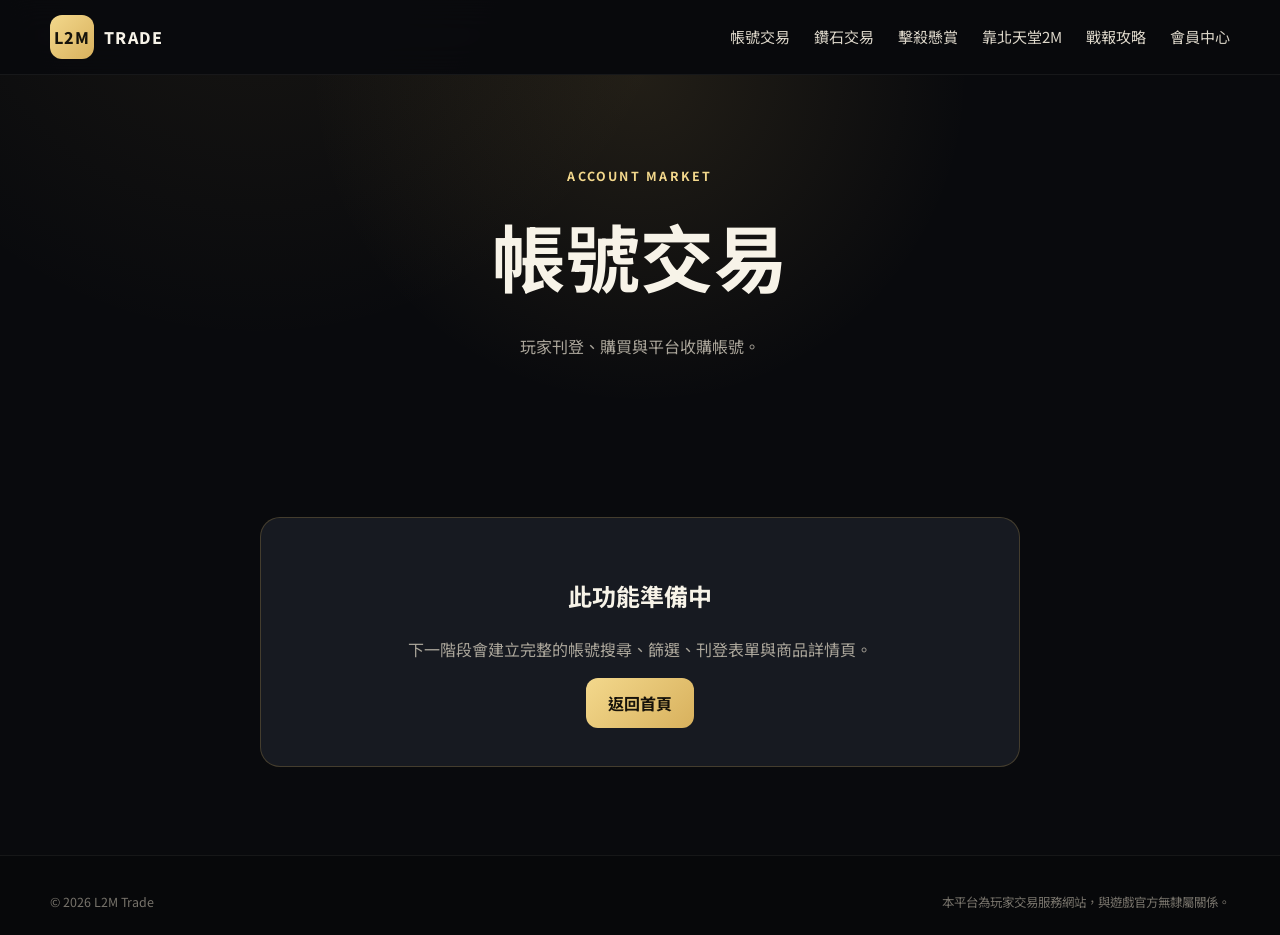
==== account.html @ 8f3e1223 "Add files via upload" ====
<!DOCTYPE html><html lang="zh-Hant"><head><meta charset="UTF-8"><meta name="viewport" content="width=device-width,initial-scale=1"><title>帳號交易｜L2M Trade</title><link rel="stylesheet" href="assets/css/style.css"></head><body><header class="site-header"><div class="container nav-wrap"><a class="brand" href="index.html"><span class="brand-mark">L2M</span><span class="brand-text">TRADE</span></a><button class="menu-btn" id="menuBtn">☰</button><nav class="main-nav" id="mainNav"><a href="account.html">帳號交易</a><a href="diamond.html">鑽石交易</a><a href="bounty.html">擊殺懸賞</a><a href="community.html">靠北天堂2M</a><a href="news.html">戰報攻略</a><a href="member.html">會員中心</a></nav></div></header><main><section class="page-hero"><div class="container"><span class="section-kicker">ACCOUNT MARKET</span><h1>帳號交易</h1><p>玩家刊登、購買與平台收購帳號。</p></div></section><section class="section"><div class="container"><div class="coming-card"><h2>此功能準備中</h2><p>下一階段會建立完整的帳號搜尋、篩選、刊登表單與商品詳情頁。</p><a class="btn btn-gold" href="index.html">返回首頁</a></div></div></section></main><footer class="site-footer"><div class="container footer-bottom"><span>© <span id="year"></span> L2M Trade</span><span>本平台為玩家交易服務網站，與遊戲官方無隸屬關係。</span></div></footer><script src="assets/js/main.js"></script></body></html>
---- assets/css/style.css ----
@import url('https://fonts.googleapis.com/css2?family=Noto+Sans+TC:wght@400;500;600;700;800&display=swap');:root{--bg:#090a0d;--soft:#111319;--panel:#171a21;--text:#f7f3e8;--muted:#aaa59a;--gold:#d8b15d;--gold2:#f3d88c;--line:rgba(216,177,93,.23)}*{box-sizing:border-box}body{margin:0;font-family:"Noto Sans TC",sans-serif;color:var(--text);background:radial-gradient(circle at 20% -10%,rgba(216,177,93,.08),transparent 30%),var(--bg);line-height:1.65}a{color:inherit;text-decoration:none}.container{width:min(1180px,calc(100% - 36px));margin:auto}.site-header{position:sticky;top:0;z-index:20;background:rgba(9,10,13,.88);backdrop-filter:blur(16px);border-bottom:1px solid rgba(255,255,255,.06)}.nav-wrap{min-height:74px;display:flex;align-items:center;justify-content:space-between;gap:18px}.brand{display:flex;align-items:center;gap:10px;font-weight:800;letter-spacing:.08em}.brand-mark{display:grid;place-items:center;width:44px;height:44px;color:#16130b;background:linear-gradient(135deg,var(--gold2),var(--gold));border-radius:12px}.main-nav{display:flex;gap:24px;align-items:center;color:#ddd7ca;font-size:.94rem}.main-nav a:hover{color:var(--gold2)}.nav-member{padding:8px 14px;border:1px solid var(--line);border-radius:999px}.menu-btn{display:none;background:none;border:0;color:white;font-size:1.5rem}.hero{padding:86px 0 72px;min-height:650px;display:flex;align-items:center;background:linear-gradient(rgba(255,255,255,.015) 1px,transparent 1px),linear-gradient(90deg,rgba(255,255,255,.015) 1px,transparent 1px);background-size:48px 48px}.hero-grid{display:grid;grid-template-columns:1.15fr .85fr;gap:60px;align-items:center}.eyebrow,.section-kicker{color:var(--gold2);font-size:.78rem;font-weight:700;letter-spacing:.18em}.hero h1{font-size:clamp(3rem,7vw,5.8rem);line-height:1.02;letter-spacing:-.055em;margin:16px 0}.hero h1 span{color:var(--gold2)}.hero p,.section-heading p,.lead{color:var(--muted)}.hero-actions{display:flex;gap:14px;flex-wrap:wrap;margin:28px 0 20px}.btn{display:inline-flex;justify-content:center;align-items:center;min-height:50px;padding:0 22px;border-radius:12px;font-weight:700}.btn-gold{color:#16120a;background:linear-gradient(135deg,var(--gold2),var(--gold))}.btn-outline{border:1px solid var(--line)}.trust-row{display:flex;gap:18px;flex-wrap:wrap;color:#d7d1c4;font-size:.9rem}.market-card{padding:30px;border:1px solid var(--line);border-radius:22px;background:linear-gradient(180deg,#1e2129,#12141a);box-shadow:0 24px 60px rgba(0,0,0,.35)}.card-title-row{display:flex;justify-content:space-between;align-items:center}.card-title-row h2{margin:4px 0}.live-dot{color:#aee5b8;font-size:.78rem}.rate-grid{display:grid;grid-template-columns:1fr 1fr;gap:14px;margin:26px 0}.rate-box{padding:20px;border:1px solid rgba(255,255,255,.06);border-radius:16px;background:rgba(255,255,255,.03)}.rate-box span,.rate-box small{display:block;color:var(--muted)}.rate-box strong{display:block;margin:8px 0;color:var(--gold2);font-size:1.4rem}.market-stats{display:grid;grid-template-columns:repeat(3,1fr);gap:8px}.market-stats div{text-align:center;padding:12px 6px;border-top:1px solid rgba(255,255,255,.07)}.market-stats span{display:block;color:var(--muted);font-size:.77rem}.demo-note{font-size:.75rem!important;color:#777!important}.section{padding:88px 0}.section-dark{background:var(--soft);border-block:1px solid rgba(255,255,255,.05)}.section-heading{max-width:720px;margin-bottom:34px}.section-heading h2,.two-column h2{font-size:clamp(2rem,4vw,3.3rem);margin:8px 0}.feature-grid{display:grid;grid-template-columns:repeat(3,1fr);gap:18px}.feature-card{position:relative;min-height:250px;padding:26px;border:1px solid rgba(255,255,255,.07);border-radius:18px;background:linear-gradient(180deg,rgba(255,255,255,.035),rgba(255,255,255,.018))}.feature-card:hover{border-color:var(--line);transform:translateY(-4px)}.featured{border-color:rgba(216,177,93,.32)}.feature-icon{font-size:1.85rem;margin-bottom:16px}.feature-card p{color:var(--muted)}.feature-tag{position:absolute;right:22px;top:22px;background:var(--gold2);color:#1a1407;padding:4px 9px;border-radius:999px;font-size:.72rem;font-weight:800}.card-link{position:absolute;bottom:22px;left:26px;color:var(--gold2);font-weight:700}.two-column{display:grid;grid-template-columns:1fr .8fr;gap:60px;align-items:center}.check-list{list-style:none;padding:0}.check-list li{margin:10px 0;padding-left:25px;position:relative}.check-list li:before{content:'✓';position:absolute;left:0;color:var(--gold2)}.founder-badge-card{text-align:center;padding:46px 28px;border:1px solid rgba(216,177,93,.38);border-radius:24px;background:radial-gradient(circle at 50% 20%,rgba(216,177,93,.2),transparent 45%),#14161c}.founder-crown{display:block;font-size:4rem;color:var(--gold2)}.founder-badge-card small{display:block;color:var(--gold2);letter-spacing:.18em}.founder-badge-card strong{display:block;font-size:2.2rem}.notice-section{padding:0 0 70px}.notice-box{display:flex;justify-content:space-between;gap:20px;padding:22px 26px;border:1px solid rgba(255,255,255,.08);border-radius:16px;background:rgba(255,255,255,.025)}.notice-box p{margin:3px 0;color:var(--muted)}.notice-box a{color:var(--gold2)}.site-footer{padding:36px 0 22px;background:#07080a;border-top:1px solid rgba(255,255,255,.06)}.footer-bottom{display:flex;justify-content:space-between;gap:20px;color:#77736b;font-size:.78rem}.page-hero{padding:86px 0 54px;text-align:center;background:radial-gradient(circle at top,rgba(216,177,93,.12),transparent 45%)}.page-hero h1{font-size:clamp(2.5rem,6vw,4.6rem);margin:8px 0}.coming-card{max-width:760px;margin:auto;padding:38px;text-align:center;border:1px solid var(--line);border-radius:20px;background:var(--panel)}.coming-card p,.page-hero p{color:var(--muted)}@media(max-width:900px){.menu-btn{display:block}.main-nav{display:none;position:absolute;top:74px;left:18px;right:18px;flex-direction:column;align-items:stretch;padding:12px;background:#111319;border-radius:14px}.main-nav.open{display:flex}.main-nav a{padding:12px}.hero-grid,.two-column{grid-template-columns:1fr}.feature-grid{grid-template-columns:1fr 1fr}}@media(max-width:620px){.container{width:min(100% - 24px,1180px)}.hero{min-height:auto;padding:54px 0}.hero h1{font-size:3.15rem}.rate-grid,.feature-grid,.market-stats{grid-template-columns:1fr}.hero-actions .btn{width:100%}.trust-row{flex-direction:column;gap:7px}.section{padding:64px 0}.notice-box,.footer-bottom{flex-direction:column}}
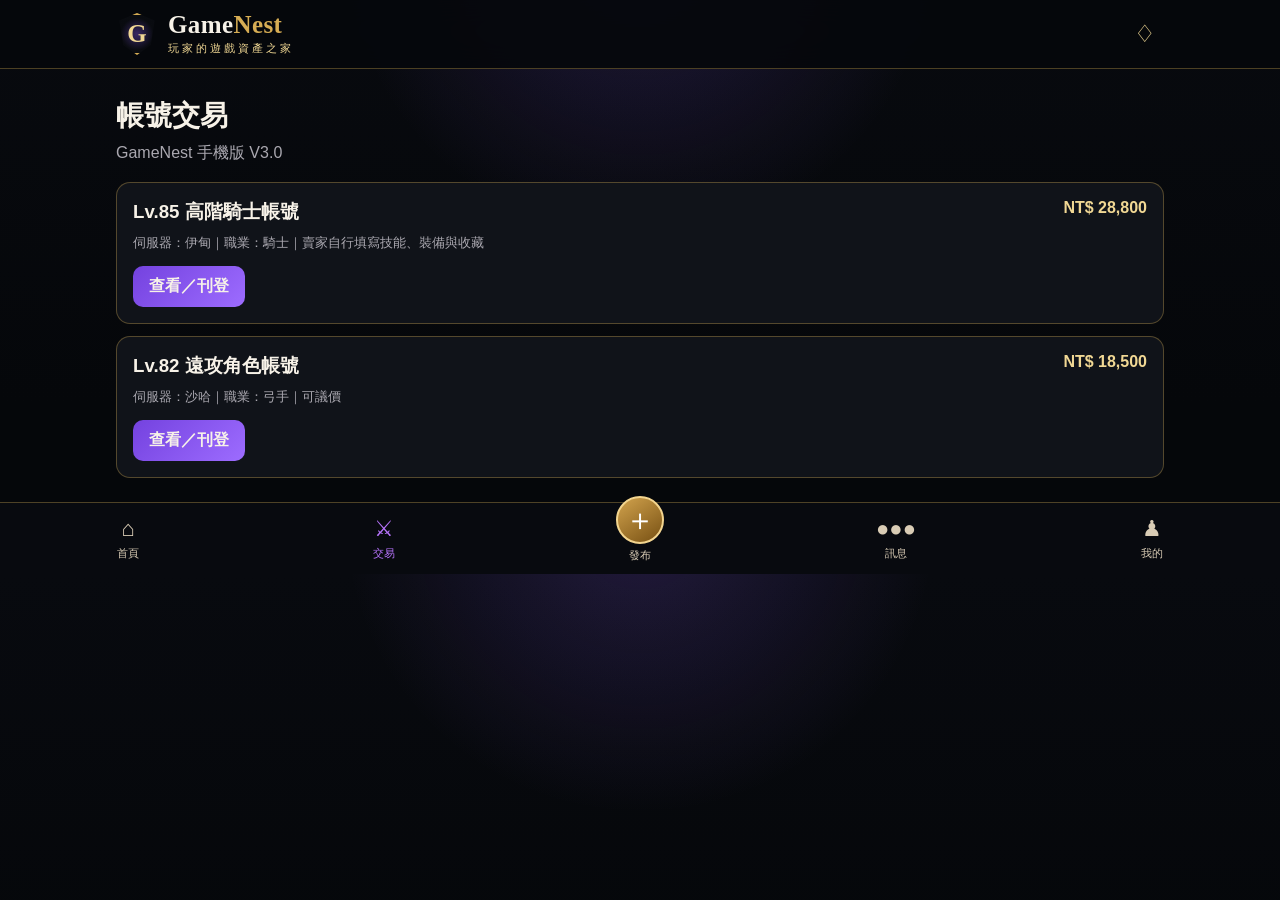
==== commit c8b8cc41: "Add files via upload" ====
--- a/account.html
+++ b/account.html
@@ -1 +1,20 @@
-<!DOCTYPE html><html lang="zh-Hant"><head><meta charset="UTF-8"><meta name="viewport" content="width=device-width,initial-scale=1"><title>帳號交易｜L2M Trade</title><link rel="stylesheet" href="assets/css/style.css"></head><body><header class="site-header"><div class="container nav-wrap"><a class="brand" href="index.html"><span class="brand-mark">L2M</span><span class="brand-text">TRADE</span></a><button class="menu-btn" id="menuBtn">☰</button><nav class="main-nav" id="mainNav"><a href="account.html">帳號交易</a><a href="diamond.html">鑽石交易</a><a href="bounty.html">擊殺懸賞</a><a href="community.html">靠北天堂2M</a><a href="news.html">戰報攻略</a><a href="member.html">會員中心</a></nav></div></header><main><section class="page-hero"><div class="container"><span class="section-kicker">ACCOUNT MARKET</span><h1>帳號交易</h1><p>玩家刊登、購買與平台收購帳號。</p></div></section><section class="section"><div class="container"><div class="coming-card"><h2>此功能準備中</h2><p>下一階段會建立完整的帳號搜尋、篩選、刊登表單與商品詳情頁。</p><a class="btn btn-gold" href="index.html">返回首頁</a></div></div></section></main><footer class="site-footer"><div class="container footer-bottom"><span>© <span id="year"></span> L2M Trade</span><span>本平台為玩家交易服務網站，與遊戲官方無隸屬關係。</span></div></footer><script src="assets/js/main.js"></script></body></html>+<!doctype html><html lang="zh-Hant"><head>
+<meta charset="utf-8"><meta name="viewport" content="width=device-width,initial-scale=1,viewport-fit=cover">
+<meta name="theme-color" content="#07090d"><title>帳號交易｜GameNest</title>
+<link rel="stylesheet" href="assets/css/style.css"></head><body>
+
+<header class="topbar"><div class="shell topbar-inner">
+<a class="brand" href="index.html"><div class="logo">G</div><div><div class="brand-name">Game<span>Nest</span></div><div class="brand-sub">玩家的遊戲資產之家</div></div></a>
+<a class="icon-btn" href="news.html" aria-label="公告">♢</a>
+</div></header>
+<main class="shell"><section class="page-hero"><h1>帳號交易</h1><p>GameNest 手機版 V3.0</p></section><section class="card-list"><article class="listing"><div class="listing-top"><div><h3>Lv.85 高階騎士帳號</h3><div class="meta">伺服器：伊甸｜職業：騎士｜賣家自行填寫技能、裝備與收藏</div></div><div class="price">NT$ 28,800</div></div><a class="cta" href="publish.html">查看／刊登</a></article><article class="listing"><div class="listing-top"><div><h3>Lv.82 遠攻角色帳號</h3><div class="meta">伺服器：沙哈｜職業：弓手｜可議價</div></div><div class="price">NT$ 18,500</div></div><a class="cta" href="publish.html">查看／刊登</a></article></section></main>
+
+<nav class="bottom-nav">
+  <a href="index.html" class=""><span class="nav-icon">⌂</span><span>首頁</span></a>
+  <a href="account.html" class="active"><span class="nav-icon">⚔</span><span>交易</span></a>
+  <a href="publish.html" class="publish "><span class="nav-icon">＋</span><span>發布</span></a>
+  <a href="#" data-coming class=""><span class="nav-icon">●●●</span><span>訊息</span></a>
+  <a href="member.html" class=""><span class="nav-icon">♟</span><span>我的</span></a>
+</nav>
+
+<script src="assets/js/app.js"></script></body></html>
--- a/assets/css/style.css
+++ b/assets/css/style.css
@@ -1 +1,82 @@
-@import url('https://fonts.googleapis.com/css2?family=Noto+Sans+TC:wght@400;500;600;700;800&display=swap');:root{--bg:#090a0d;--soft:#111319;--panel:#171a21;--text:#f7f3e8;--muted:#aaa59a;--gold:#d8b15d;--gold2:#f3d88c;--line:rgba(216,177,93,.23)}*{box-sizing:border-box}body{margin:0;font-family:"Noto Sans TC",sans-serif;color:var(--text);background:radial-gradient(circle at 20% -10%,rgba(216,177,93,.08),transparent 30%),var(--bg);line-height:1.65}a{color:inherit;text-decoration:none}.container{width:min(1180px,calc(100% - 36px));margin:auto}.site-header{position:sticky;top:0;z-index:20;background:rgba(9,10,13,.88);backdrop-filter:blur(16px);border-bottom:1px solid rgba(255,255,255,.06)}.nav-wrap{min-height:74px;display:flex;align-items:center;justify-content:space-between;gap:18px}.brand{display:flex;align-items:center;gap:10px;font-weight:800;letter-spacing:.08em}.brand-mark{display:grid;place-items:center;width:44px;height:44px;color:#16130b;background:linear-gradient(135deg,var(--gold2),var(--gold));border-radius:12px}.main-nav{display:flex;gap:24px;align-items:center;color:#ddd7ca;font-size:.94rem}.main-nav a:hover{color:var(--gold2)}.nav-member{padding:8px 14px;border:1px solid var(--line);border-radius:999px}.menu-btn{display:none;background:none;border:0;color:white;font-size:1.5rem}.hero{padding:86px 0 72px;min-height:650px;display:flex;align-items:center;background:linear-gradient(rgba(255,255,255,.015) 1px,transparent 1px),linear-gradient(90deg,rgba(255,255,255,.015) 1px,transparent 1px);background-size:48px 48px}.hero-grid{display:grid;grid-template-columns:1.15fr .85fr;gap:60px;align-items:center}.eyebrow,.section-kicker{color:var(--gold2);font-size:.78rem;font-weight:700;letter-spacing:.18em}.hero h1{font-size:clamp(3rem,7vw,5.8rem);line-height:1.02;letter-spacing:-.055em;margin:16px 0}.hero h1 span{color:var(--gold2)}.hero p,.section-heading p,.lead{color:var(--muted)}.hero-actions{display:flex;gap:14px;flex-wrap:wrap;margin:28px 0 20px}.btn{display:inline-flex;justify-content:center;align-items:center;min-height:50px;padding:0 22px;border-radius:12px;font-weight:700}.btn-gold{color:#16120a;background:linear-gradient(135deg,var(--gold2),var(--gold))}.btn-outline{border:1px solid var(--line)}.trust-row{display:flex;gap:18px;flex-wrap:wrap;color:#d7d1c4;font-size:.9rem}.market-card{padding:30px;border:1px solid var(--line);border-radius:22px;background:linear-gradient(180deg,#1e2129,#12141a);box-shadow:0 24px 60px rgba(0,0,0,.35)}.card-title-row{display:flex;justify-content:space-between;align-items:center}.card-title-row h2{margin:4px 0}.live-dot{color:#aee5b8;font-size:.78rem}.rate-grid{display:grid;grid-template-columns:1fr 1fr;gap:14px;margin:26px 0}.rate-box{padding:20px;border:1px solid rgba(255,255,255,.06);border-radius:16px;background:rgba(255,255,255,.03)}.rate-box span,.rate-box small{display:block;color:var(--muted)}.rate-box strong{display:block;margin:8px 0;color:var(--gold2);font-size:1.4rem}.market-stats{display:grid;grid-template-columns:repeat(3,1fr);gap:8px}.market-stats div{text-align:center;padding:12px 6px;border-top:1px solid rgba(255,255,255,.07)}.market-stats span{display:block;color:var(--muted);font-size:.77rem}.demo-note{font-size:.75rem!important;color:#777!important}.section{padding:88px 0}.section-dark{background:var(--soft);border-block:1px solid rgba(255,255,255,.05)}.section-heading{max-width:720px;margin-bottom:34px}.section-heading h2,.two-column h2{font-size:clamp(2rem,4vw,3.3rem);margin:8px 0}.feature-grid{display:grid;grid-template-columns:repeat(3,1fr);gap:18px}.feature-card{position:relative;min-height:250px;padding:26px;border:1px solid rgba(255,255,255,.07);border-radius:18px;background:linear-gradient(180deg,rgba(255,255,255,.035),rgba(255,255,255,.018))}.feature-card:hover{border-color:var(--line);transform:translateY(-4px)}.featured{border-color:rgba(216,177,93,.32)}.feature-icon{font-size:1.85rem;margin-bottom:16px}.feature-card p{color:var(--muted)}.feature-tag{position:absolute;right:22px;top:22px;background:var(--gold2);color:#1a1407;padding:4px 9px;border-radius:999px;font-size:.72rem;font-weight:800}.card-link{position:absolute;bottom:22px;left:26px;color:var(--gold2);font-weight:700}.two-column{display:grid;grid-template-columns:1fr .8fr;gap:60px;align-items:center}.check-list{list-style:none;padding:0}.check-list li{margin:10px 0;padding-left:25px;position:relative}.check-list li:before{content:'✓';position:absolute;left:0;color:var(--gold2)}.founder-badge-card{text-align:center;padding:46px 28px;border:1px solid rgba(216,177,93,.38);border-radius:24px;background:radial-gradient(circle at 50% 20%,rgba(216,177,93,.2),transparent 45%),#14161c}.founder-crown{display:block;font-size:4rem;color:var(--gold2)}.founder-badge-card small{display:block;color:var(--gold2);letter-spacing:.18em}.founder-badge-card strong{display:block;font-size:2.2rem}.notice-section{padding:0 0 70px}.notice-box{display:flex;justify-content:space-between;gap:20px;padding:22px 26px;border:1px solid rgba(255,255,255,.08);border-radius:16px;background:rgba(255,255,255,.025)}.notice-box p{margin:3px 0;color:var(--muted)}.notice-box a{color:var(--gold2)}.site-footer{padding:36px 0 22px;background:#07080a;border-top:1px solid rgba(255,255,255,.06)}.footer-bottom{display:flex;justify-content:space-between;gap:20px;color:#77736b;font-size:.78rem}.page-hero{padding:86px 0 54px;text-align:center;background:radial-gradient(circle at top,rgba(216,177,93,.12),transparent 45%)}.page-hero h1{font-size:clamp(2.5rem,6vw,4.6rem);margin:8px 0}.coming-card{max-width:760px;margin:auto;padding:38px;text-align:center;border:1px solid var(--line);border-radius:20px;background:var(--panel)}.coming-card p,.page-hero p{color:var(--muted)}@media(max-width:900px){.menu-btn{display:block}.main-nav{display:none;position:absolute;top:74px;left:18px;right:18px;flex-direction:column;align-items:stretch;padding:12px;background:#111319;border-radius:14px}.main-nav.open{display:flex}.main-nav a{padding:12px}.hero-grid,.two-column{grid-template-columns:1fr}.feature-grid{grid-template-columns:1fr 1fr}}@media(max-width:620px){.container{width:min(100% - 24px,1180px)}.hero{min-height:auto;padding:54px 0}.hero h1{font-size:3.15rem}.rate-grid,.feature-grid,.market-stats{grid-template-columns:1fr}.hero-actions .btn{width:100%}.trust-row{flex-direction:column;gap:7px}.section{padding:64px 0}.notice-box,.footer-bottom{flex-direction:column}}+
+:root{
+  --bg:#07090d;--panel:#101319;--panel2:#151923;--gold:#d7ad54;
+  --gold2:#f1d894;--purple:#8b5cf6;--purple2:#b794f6;--blue:#53b8ff;
+  --text:#f7f2e8;--muted:#aaa8b0;--line:rgba(215,173,84,.34);
+}
+*{box-sizing:border-box}
+html{scroll-behavior:smooth}
+body{margin:0;background:
+radial-gradient(circle at 50% -10%,rgba(139,92,246,.20),transparent 33%),
+linear-gradient(#080a0f,#05070a 70%);color:var(--text);
+font-family:-apple-system,BlinkMacSystemFont,"Segoe UI","Noto Sans TC",sans-serif;
+padding-bottom:78px}
+a{color:inherit;text-decoration:none}
+button,input,select,textarea{font:inherit}
+.shell{width:min(100%,1080px);margin:auto}
+.topbar{position:sticky;top:0;z-index:20;background:rgba(6,8,12,.94);
+backdrop-filter:blur(14px);border-bottom:1px solid var(--line)}
+.topbar-inner{height:68px;display:flex;align-items:center;justify-content:space-between;padding:0 16px}
+.brand{display:flex;align-items:center;gap:10px}
+.logo{width:42px;height:42px;border:2px solid var(--gold);clip-path:polygon(50% 0,92% 18%,83% 76%,50% 100%,17% 76%,8% 18%);
+display:grid;place-items:center;color:var(--gold2);font-family:Georgia,serif;font-weight:800;font-size:25px;
+background:radial-gradient(circle,rgba(139,92,246,.38),rgba(10,12,17,.85) 60%)}
+.brand-name{font:700 25px/1 Georgia,serif;letter-spacing:.4px}
+.brand-name span{color:var(--gold)}
+.brand-sub{font-size:11px;color:var(--gold2);letter-spacing:3px;margin-top:4px}
+.icon-btn{font-size:24px;color:var(--gold2);padding:8px}
+.hero{min-height:360px;padding:46px 22px 34px;display:flex;align-items:flex-end;text-align:center;
+background:
+linear-gradient(to top,#07090d 1%,rgba(7,9,13,.2) 46%,rgba(7,9,13,.35)),
+radial-gradient(circle at 50% 28%,rgba(143,83,255,.72) 0 2%,rgba(143,83,255,.17) 3% 18%,transparent 38%),
+linear-gradient(135deg,#17141f 0%,#080a10 40%,#1a1424 65%,#07090d 100%);
+border-bottom:1px solid var(--line);position:relative;overflow:hidden}
+.hero:before{content:"";position:absolute;left:50%;bottom:76px;transform:translateX(-50%);
+width:160px;height:210px;background:linear-gradient(90deg,transparent,#16121f 20% 80%,transparent);
+clip-path:polygon(45% 0,55% 0,58% 23%,71% 23%,68% 35%,82% 35%,78% 100%,22% 100%,18% 35%,32% 35%,29% 23%,42% 23%);
+filter:drop-shadow(0 0 24px rgba(139,92,246,.45));opacity:.9}
+.hero-content{position:relative;z-index:2;width:100%}
+.hero h1{margin:0;font:700 clamp(50px,15vw,86px)/.95 Georgia,serif;text-shadow:0 4px 25px #000}
+.hero h1 span{color:var(--gold2)}
+.hero h2{margin:14px 0 12px;color:var(--gold2);font-size:22px;letter-spacing:4px}
+.hero p{margin:0;color:#fff;font-size:15px;letter-spacing:3px}
+.section{padding:20px 16px}
+.menu-grid{display:grid;grid-template-columns:1fr 1fr;gap:12px}
+.menu-card{min-height:130px;border:1px solid var(--line);border-radius:16px;background:
+linear-gradient(135deg,rgba(255,255,255,.04),transparent 45%),var(--panel);
+display:flex;align-items:center;gap:13px;padding:17px;box-shadow:0 12px 30px rgba(0,0,0,.25)}
+.menu-card.wide{grid-column:1/-1;min-height:116px}
+.menu-icon{font-size:42px;min-width:48px;text-align:center;filter:drop-shadow(0 0 10px rgba(139,92,246,.45))}
+.menu-title{font-size:20px;font-weight:800;line-height:1.2}
+.menu-desc{font-size:12px;color:var(--gold2);margin-top:8px;line-height:1.45}
+.chevron{margin-left:auto;color:var(--gold2);font-size:30px}
+.section-title{text-align:center;color:var(--gold2);font-size:23px;margin:5px 0 17px;letter-spacing:2px}
+.guarantees{display:grid;grid-template-columns:repeat(4,1fr);background:var(--panel);border:1px solid rgba(255,255,255,.08);border-radius:16px;overflow:hidden}
+.guarantee{text-align:center;padding:18px 5px;border-right:1px solid rgba(215,173,84,.18)}
+.guarantee:last-child{border-right:0}.guarantee .gi{font-size:29px;color:var(--purple2)}
+.guarantee strong{display:block;color:var(--gold2);font-size:13px;margin:8px 0 4px}
+.guarantee small{display:block;color:var(--muted);font-size:10px;line-height:1.4}
+.panel{border:1px solid var(--line);border-radius:16px;background:var(--panel);overflow:hidden}
+.panel-head{display:flex;justify-content:space-between;align-items:center;padding:15px 16px;border-bottom:1px solid rgba(255,255,255,.08);color:var(--gold2);font-weight:800}
+.news-row{display:grid;grid-template-columns:auto 1fr auto;gap:10px;padding:14px 16px;border-bottom:1px solid rgba(255,255,255,.06);align-items:center}
+.news-row:last-child{border:0}.tag{background:rgba(139,92,246,.25);color:#e8d9ff;border-radius:5px;padding:4px 8px;font-size:12px}
+.news-title{font-size:14px}.date{font-size:11px;color:var(--muted)}
+.page-hero{padding:28px 16px 18px}.page-hero h1{font-size:28px;margin:0 0 8px}.page-hero p{margin:0;color:var(--muted)}
+.card-list{display:grid;gap:12px;padding:0 16px 24px}.listing{background:var(--panel);border:1px solid var(--line);border-radius:14px;padding:16px}
+.listing-top{display:flex;justify-content:space-between;gap:12px}.listing h3{margin:0 0 7px}.price{color:var(--gold2);font-weight:800;white-space:nowrap}
+.meta{color:var(--muted);font-size:13px;line-height:1.7}.cta{display:inline-flex;margin-top:12px;padding:10px 16px;border-radius:10px;background:linear-gradient(135deg,#7442df,#9d6cff);font-weight:700}
+.notice{margin:0 16px 20px;padding:14px;border:1px solid rgba(83,184,255,.3);border-radius:12px;background:rgba(83,184,255,.07);color:#d7edff;font-size:13px;line-height:1.6}
+.form{display:grid;gap:12px;padding:0 16px 24px}.field{display:grid;gap:6px}.field label{font-size:13px;color:var(--gold2)}
+.field input,.field select,.field textarea{width:100%;background:var(--panel);color:var(--text);border:1px solid var(--line);border-radius:11px;padding:13px}
+.submit{border:0;color:#fff;background:linear-gradient(135deg,#7950e6,#b26aff);padding:14px;border-radius:12px;font-weight:800}
+.bottom-nav{position:fixed;z-index:30;bottom:0;left:0;right:0;background:rgba(9,11,16,.97);border-top:1px solid var(--line);
+display:grid;grid-template-columns:repeat(5,1fr);height:72px;padding-bottom:env(safe-area-inset-bottom)}
+.bottom-nav a{display:grid;place-items:center;align-content:center;gap:4px;color:#d9ccb5;font-size:11px}
+.bottom-nav .nav-icon{font-size:22px}.bottom-nav .active{color:#b975ff}
+.publish{position:relative}.publish .nav-icon{width:48px;height:48px;border-radius:50%;display:grid;place-items:center;
+margin-top:-18px;background:linear-gradient(145deg,#d2a34d,#775013);border:2px solid #f3d58f;color:white;font-size:30px}
+footer{padding:20px 16px 92px;color:var(--muted);text-align:center;font-size:11px}
+@media(min-width:720px){
+ body{padding-bottom:0}.bottom-nav{position:sticky}.hero{min-height:460px}
+ .menu-grid{grid-template-columns:repeat(4,1fr)}.menu-card.wide{grid-column:auto}
+}
